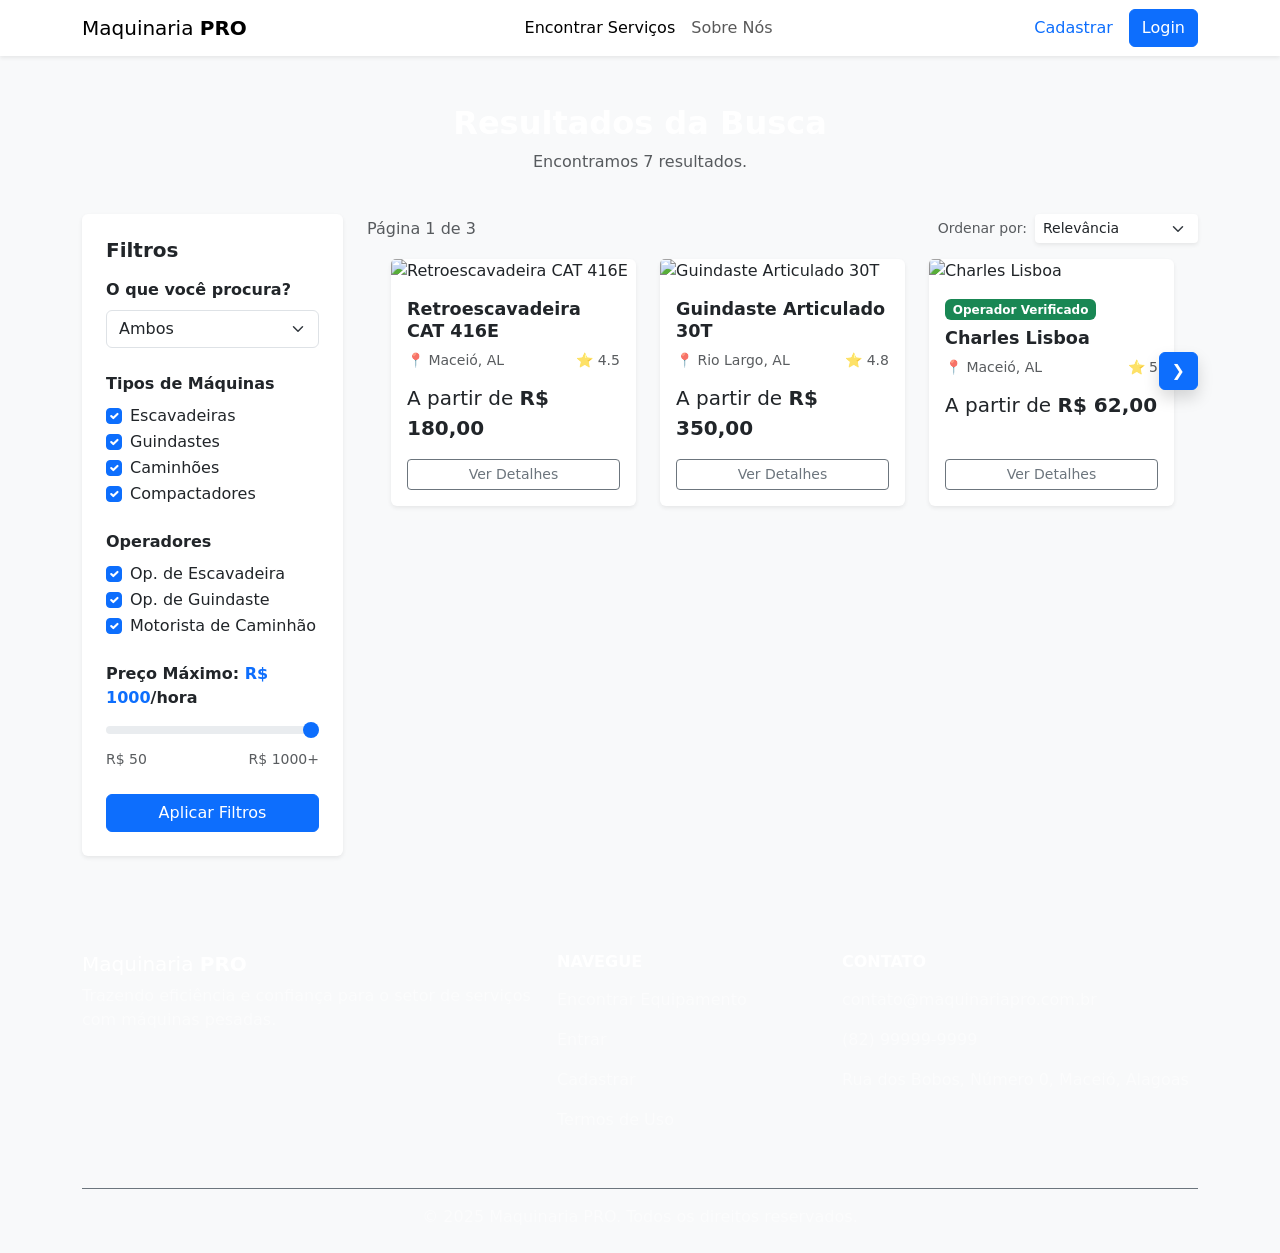
==== busca.html @ 94a4ffd0 "aaaa" ====
<!DOCTYPE html>
<html lang="pt-BR">
<head>
    <meta charset="UTF-8">
    <meta name="viewport" content="width=device-width, initial-scale=1.0">
    <title>Buscar Equipamentos e Operadores - Maquinaria PRO</title>
    
    <link href="https://cdn.jsdelivr.net/npm/bootstrap@5.3.3/dist/css/bootstrap.min.css" rel="stylesheet" integrity="sha384-QWTKZyjpPEjISv5WaRU9OFeRpok6YctnYmDr5pNlyT2bRjXh0JMhjY6hW+ALEwIH" crossorigin="anonymous">
    <link rel="preconnect" href="https://fonts.googleapis.com">
    <link rel="preconnect" href="https://fonts.gstatic.com" crossorigin>
    <link href="https://fonts.googleapis.com/css2?family=Montserrat:wght@400;600;700&display=swap" rel="stylesheet">
    <link rel="stylesheet" href="style1.css">

</head>
<body class="bg-light">

    <header class="main-header sticky-top">
        <nav class="navbar navbar-expand-lg navbar-light bg-white shadow-sm">
            <div class="container">
                <a class="navbar-brand logo" href="dashboard.html">Maquinaria <strong>PRO</strong></a>
                <button class="navbar-toggler" type="button" data-bs-toggle="collapse" data-bs-target="#mainNav" aria-controls="mainNav" aria-expanded="false" aria-label="Toggle navigation">
                    <span class="navbar-toggler-icon"></span>
                </button>
                <div class="collapse navbar-collapse" id="mainNav">
                    <ul class="navbar-nav mx-auto mb-2 mb-lg-0">
                        <li class="nav-item"><a class="nav-link active" href="busca.html">Encontrar Serviços</a></li>
                        <li class="nav-item"><a class="nav-link" href="#">Sobre Nós</a></li>
                    </ul>
                    <div class="d-flex align-items-center">
                        <a href="cadastro.html" class="login-btn text-decoration-none me-3">Cadastrar</a>
                        <a href="login.html" class="btn btn-primary">Login</a>
                    </div>
                </div>
            </div>
        </nav>
    </header>

    <main class="hero bg-dark-blue text-white text-center py-5">
        <div class="container">
            
            <div class="row mb-4">
                <div class="col-12">
                    <h2 class="fw-bold text-dark-blue">Resultados da Busca</h2>
                    <p class="text-muted" id="contador-resultados">Carregando resultados...</p>
                </div>
            </div>

            <div class="row g-4 text-start">
                
                <aside class="col-lg-3">
                    <div class="card border-0 shadow-sm p-4 text-dark">
                        <h5 class="fw-bold text-dark-blue mb-3">Filtros</h5>
                        
                        <form id="form-filtros">
                            <div class="mb-4">
                                <label class="form-label fw-semibold">O que você procura?</label>
                                <select class="form-select" id="filtro-tipo">
                                    <option value="todos">Ambos</option>
                                    <option value="maquina">Apenas Máquinas</option>
                                    <option value="operador">Apenas Operadores</option>
                                </select>
                            </div>

                            <div class="mb-4" id="bloco-cat-maquinas">
                                <label class="form-label fw-semibold">Tipos de Máquinas</label>
                                <div class="form-check">
                                    <input class="form-check-input filtro-categoria" type="checkbox" value="escavadeira" id="cat1" checked>
                                    <label class="form-check-label" for="cat1">Escavadeiras</label>
                                </div>
                                <div class="form-check">
                                    <input class="form-check-input filtro-categoria" type="checkbox" value="guindaste" id="cat2" checked>
                                    <label class="form-check-label" for="cat2">Guindastes</label>
                                </div>
                                <div class="form-check">
                                    <input class="form-check-input filtro-categoria" type="checkbox" value="caminhao" id="cat3" checked>
                                    <label class="form-check-label" for="cat3">Caminhões</label>
                                </div>
                                <div class="form-check">
                                    <input class="form-check-input filtro-categoria" type="checkbox" value="compactador" id="cat4" checked>
                                    <label class="form-check-label" for="cat4">Compactadores</label>
                                </div>
                            </div>

                            <div class="mb-4" id="bloco-cat-operadores">
                                <label class="form-label fw-semibold">Operadores</label>
                                <div class="form-check">
                                    <input class="form-check-input filtro-categoria" type="checkbox" value="op-escavadeira" id="op1" checked>
                                    <label class="form-check-label" for="op1">Op. de Escavadeira</label>
                                </div>
                                <div class="form-check">
                                    <input class="form-check-input filtro-categoria" type="checkbox" value="op-guindaste" id="op2" checked>
                                    <label class="form-check-label" for="op2">Op. de Guindaste</label>
                                </div>
                                <div class="form-check">
                                    <input class="form-check-input filtro-categoria" type="checkbox" value="op-caminhao" id="op3" checked>
                                    <label class="form-check-label" for="op3">Motorista de Caminhão</label>
                                </div>
                            </div>

                            <div class="mb-4">
                                <label class="form-label fw-semibold">Preço Máximo: <span id="valor-preco-display" class="text-primary">R$ 1000</span>/hora</label>
                                <input type="range" class="form-range" min="50" max="1000" step="10" value="1000" id="filtro-preco">
                                <div class="d-flex justify-content-between text-muted small">
                                    <span>R$ 50</span>
                                    <span>R$ 1000+</span>
                                </div>
                            </div>

                            <button type="submit" class="btn btn-primary w-100">Aplicar Filtros</button>
                        </form>
                    </div>
                </aside>

                <div class="col-lg-9">
                    
                    <div class="d-flex justify-content-between align-items-center mb-3 text-dark">
                        <span class="text-muted" id="info-paginacao"></span>
                        <div class="d-flex align-items-center">
                            <label class="me-2 text-nowrap text-muted small">Ordenar por:</label>
                            <select class="form-select form-select-sm border-0 shadow-sm" id="ordenacao">
                                <option value="relevancia">Relevância</option>
                                <option value="menorPreco">Menor Preço</option>
                                <option value="maiorPreco">Maior Preço</option>
                                <option value="melhorAvaliado">Melhor Avaliados</option>
                            </select>
                        </div>
                    </div>

                    <div class="position-relative px-4" id="container-carrossel">
                        
                        <button id="btn-prev" class="btn btn-primary btn-navegacao position-absolute top-50 start-0 translate-middle-y shadow" style="display: none;">&#10094;</button>

                        <div class="row g-4" id="grid-resultados">
                            </div>

                        <button id="btn-next" class="btn btn-primary btn-navegacao position-absolute top-50 end-0 translate-middle-y shadow" style="display: none;">&#10095;</button>

                    </div>

                </div>
            </div>
        </div>
    </main>

    <footer class="main-footer bg-secondary-blue text-white pt-5 pb-4">
        <div class="container text-center text-md-start">
            <div class="row">
                <div class="col-md-4 col-lg-5 mb-4">
                    <h5 class="logo text-white">Maquinaria <strong>PRO</strong></h5>
                    <p class="text-white-50">Trazendo eficiência e confiança para o setor de serviços com máquinas pesadas.</p>
                </div>
                <div class="col-md-4 col-lg-3 mb-4">
                    <h6 class="text-uppercase fw-bold mb-3">Navegue</h6>
                    <p><a href="busca.html" class="text-white-50 text-decoration-none">Encontrar Equipamento</a></p>
                    <p><a href="login.html" class="text-white-50 text-decoration-none">Entrar</a></p>
                    <p><a href="cadastro.html" class="text-white-50 text-decoration-none">Cadastrar</a></p>
                    <p><a href="#!" class="text-white-50 text-decoration-none">Termos de Uso</a></p>
                </div>
                <div class="col-md-4 col-lg-4 mb-4">
                    <h6 class="text-uppercase fw-bold mb-3">Contato</h6>
                    <p class="text-white-50">contato@maquinariapro.com.br</p>
                    <p class="text-white-50">(82) 99999-9999</p>
                    <p class="text-white-50">Rua dos Bobos, Número 0, Maceió, Alagoas</p>
                </div>
            </div>
            <div class="text-center text-white-50 border-top border-secondary pt-3 mt-3">
                &copy; 2025 Maquinaria PRO. Todos os direitos reservados.
            </div>
        </div>
    </footer>

    <script src="https://cdn.jsdelivr.net/npm/bootstrap@5.3.3/dist/js/bootstrap.bundle.min.js" integrity="sha384-YvpcrYf0tY3lHB60NNkmxc5s9fDVZLESaAA55NDzOxhy9GkcIdslK1eN7N6jIeHz" crossorigin="anonymous"></script>

    <script>
        // 1. Banco de Dados
        const bancoDeDados = [
            { id: 1, tipo: 'maquina', categoria: 'escavadeira', titulo: 'Retroescavadeira CAT 416E', local: 'Maceió, AL', preco: 180, img: 'retroescavadeira.png', avaliacao: 4.5, verificado: false },
            { id: 2, tipo: 'maquina', categoria: 'guindaste', titulo: 'Guindaste Articulado 30T', local: 'Rio Largo, AL', preco: 350, img: 'guindaste.png', avaliacao: 4.8, verificado: false },
            { id: 3, tipo: 'operador', categoria: 'op-escavadeira', titulo: 'Charles Lisboa', local: 'Maceió, AL', preco: 62, img: 'trabalhador.png', avaliacao: 5.0, verificado: true },
            { id: 4, tipo: 'maquina', categoria: 'caminhao', titulo: 'Caminhão Basculante Traçado', local: 'Arapiraca, AL', preco: 150, img: 'caminhao.png', avaliacao: 4.2, verificado: false },
            { id: 5, tipo: 'maquina', categoria: 'compactador', titulo: 'Rolo Compactador Liso', local: 'Maceió, AL', preco: 210, img: 'compactador.png', avaliacao: 4.9, verificado: false },
            { id: 6, tipo: 'operador', categoria: 'op-guindaste', titulo: 'João Pereira', local: 'Marechal Deodoro, AL', preco: 55, img: 'trabalhador2.png', avaliacao: 4.1, verificado: false },
            { id: 7, tipo: 'operador', categoria: 'op-caminhao', titulo: 'Pedro Santos', local: 'Maceió, AL', preco: 45, img: 'trabalhador3.png', avaliacao: 4.7, verificado: true }
        ];

        // 2. Elementos e Variáveis Globais
        const formFiltros = document.getElementById('form-filtros');
        const selectTipo = document.getElementById('filtro-tipo');
        const checkboxesCategoria = document.querySelectorAll('.filtro-categoria');
        const inputPreco = document.getElementById('filtro-preco');
        const displayPreco = document.getElementById('valor-preco-display');
        const selectOrdenacao = document.getElementById('ordenacao');
        const gridResultados = document.getElementById('grid-resultados');
        const contadorResultados = document.getElementById('contador-resultados');
        const infoPaginacao = document.getElementById('info-paginacao');
        const blocoMaquinas = document.getElementById('bloco-cat-maquinas');
        const blocoOperadores = document.getElementById('bloco-cat-operadores');
        
        // Botões de navegação
        const btnPrev = document.getElementById('btn-prev');
        const btnNext = document.getElementById('btn-next');

        // Variáveis de paginação e animação
        let resultadosFiltradosGlobais = [];
        let paginaAtual = 1;
        const limitePorPagina = 3;
        let direcaoAnimacao = 'proxima';

        // Atualiza o texto do preço em tempo real
        inputPreco.addEventListener('input', (e) => {
            displayPreco.innerText = `R$ ${e.target.value}`;
        });

        selectTipo.addEventListener('change', (e) => {
            const tipo = e.target.value;
            blocoMaquinas.style.display = (tipo === 'todos' || tipo === 'maquina') ? 'block' : 'none';
            blocoOperadores.style.display = (tipo === 'todos' || tipo === 'operador') ? 'block' : 'none';
        });

        // 3. Função que Aplica os Filtros e Ordena
        function aplicarFiltros(evento) {
            if (evento) evento.preventDefault();
            
            paginaAtual = 1;
            direcaoAnimacao = 'proxima'; // Reseta animação ao filtrar

            const tipoDesejado = selectTipo.value;
            const precoMaximo = parseFloat(inputPreco.value);
            
            const categoriasMarcadas = Array.from(checkboxesCategoria)
                                            .filter(chk => chk.checked)
                                            .map(chk => chk.value);

            let resultados = bancoDeDados.filter(item => {
                const passaTipo = tipoDesejado === 'todos' || item.tipo === tipoDesejado;
                const passaPreco = item.preco <= precoMaximo;
                const passaCategoria = categoriasMarcadas.includes(item.categoria);

                return passaTipo && passaPreco && passaCategoria;
            });

            const ordemDesejada = selectOrdenacao.value;
            if (ordemDesejada === 'menorPreco') {
                resultados.sort((a, b) => a.preco - b.preco);
            } else if (ordemDesejada === 'maiorPreco') {
                resultados.sort((a, b) => b.preco - a.preco);
            } else if (ordemDesejada === 'melhorAvaliado') {
                resultados.sort((a, b) => b.avaliacao - a.avaliacao);
            }

            resultadosFiltradosGlobais = resultados;
            contadorResultados.innerText = `Encontramos ${resultados.length} resultados.`;
            
            renderizarPagina();
        }

        // 4. Função que desenha os itens na tela com animação
        function renderizarPagina() {
            gridResultados.innerHTML = ''; 

            if (resultadosFiltradosGlobais.length === 0) {
                gridResultados.innerHTML = `<div class="col-12 text-center py-5"><h5 class="text-dark">Nenhum resultado encontrado.</h5></div>`;
                btnPrev.style.display = 'none';
                btnNext.style.display = 'none';
                infoPaginacao.innerText = '';
                return;
            }

            const indexInicio = (paginaAtual - 1) * limitePorPagina;
            const indexFim = indexInicio + limitePorPagina;
            const itensDestaPagina = resultadosFiltradosGlobais.slice(indexInicio, indexFim);
            const totalPaginas = Math.ceil(resultadosFiltradosGlobais.length / limitePorPagina);

            infoPaginacao.innerText = `Página ${paginaAtual} de ${totalPaginas}`;

            const classeAnimacao = direcaoAnimacao === 'proxima' ? 'slide-proxima' : 'slide-anterior';

            itensDestaPagina.forEach(item => {
                const precoFormatado = item.preco.toFixed(2).replace('.', ',');
                const badgeVerificado = item.verificado 
                    ? `<span class="badge bg-success mb-2 align-self-start">Operador Verificado</span>` 
                    : '';

                const cardHTML = `
                    <div class="col-md-4 text-dark ${classeAnimacao}">
                        <div class="card h-100 shadow-sm border-0 card-hover">
                            <img src="${item.img}" class="card-img-top" alt="${item.titulo}" onerror="this.onerror=null; this.src='https://via.placeholder.com/300x200?text=Sem+Foto'">
                            <div class="card-body d-flex flex-column">
                                ${badgeVerificado}
                                <h5 class="card-title text-dark-blue fw-bold" style="font-size: 1.1rem;">${item.titulo}</h5>
                                <p class="card-text text-muted small mb-1">📍 ${item.local} <span class="float-end">⭐ ${item.avaliacao}</span></p>
                                <p class="card-text fs-5 mt-2 mb-3">A partir de <strong class="text-dark-blue">R$ ${precoFormatado}</strong></p>
                                <a href="detalhes.html?id=${item.id}" class="btn btn-outline-secondary btn-sm mt-auto">Ver Detalhes</a>
                            </div>
                        </div>
                    </div>
                `;
                gridResultados.innerHTML += cardHTML;
            });

            btnPrev.style.display = paginaAtual > 1 ? 'flex' : 'none';
            btnNext.style.display = paginaAtual < totalPaginas ? 'flex' : 'none';
        }

        // 5. Ações das Setas de Navegação
        btnPrev.addEventListener('click', () => {
            if (paginaAtual > 1) {
                direcaoAnimacao = 'anterior';
                paginaAtual--;
                renderizarPagina();
            }
        });

        btnNext.addEventListener('click', () => {
            const totalPaginas = Math.ceil(resultadosFiltradosGlobais.length / limitePorPagina);
            if (paginaAtual < totalPaginas) {
                direcaoAnimacao = 'proxima';
                paginaAtual++;
                renderizarPagina();
            }
        });

        // 6. Gatilhos Iniciais
        formFiltros.addEventListener('submit', aplicarFiltros);
        selectOrdenacao.addEventListener('change', aplicarFiltros);
        document.addEventListener('DOMContentLoaded', aplicarFiltros);

    </script>
</body>
</html>
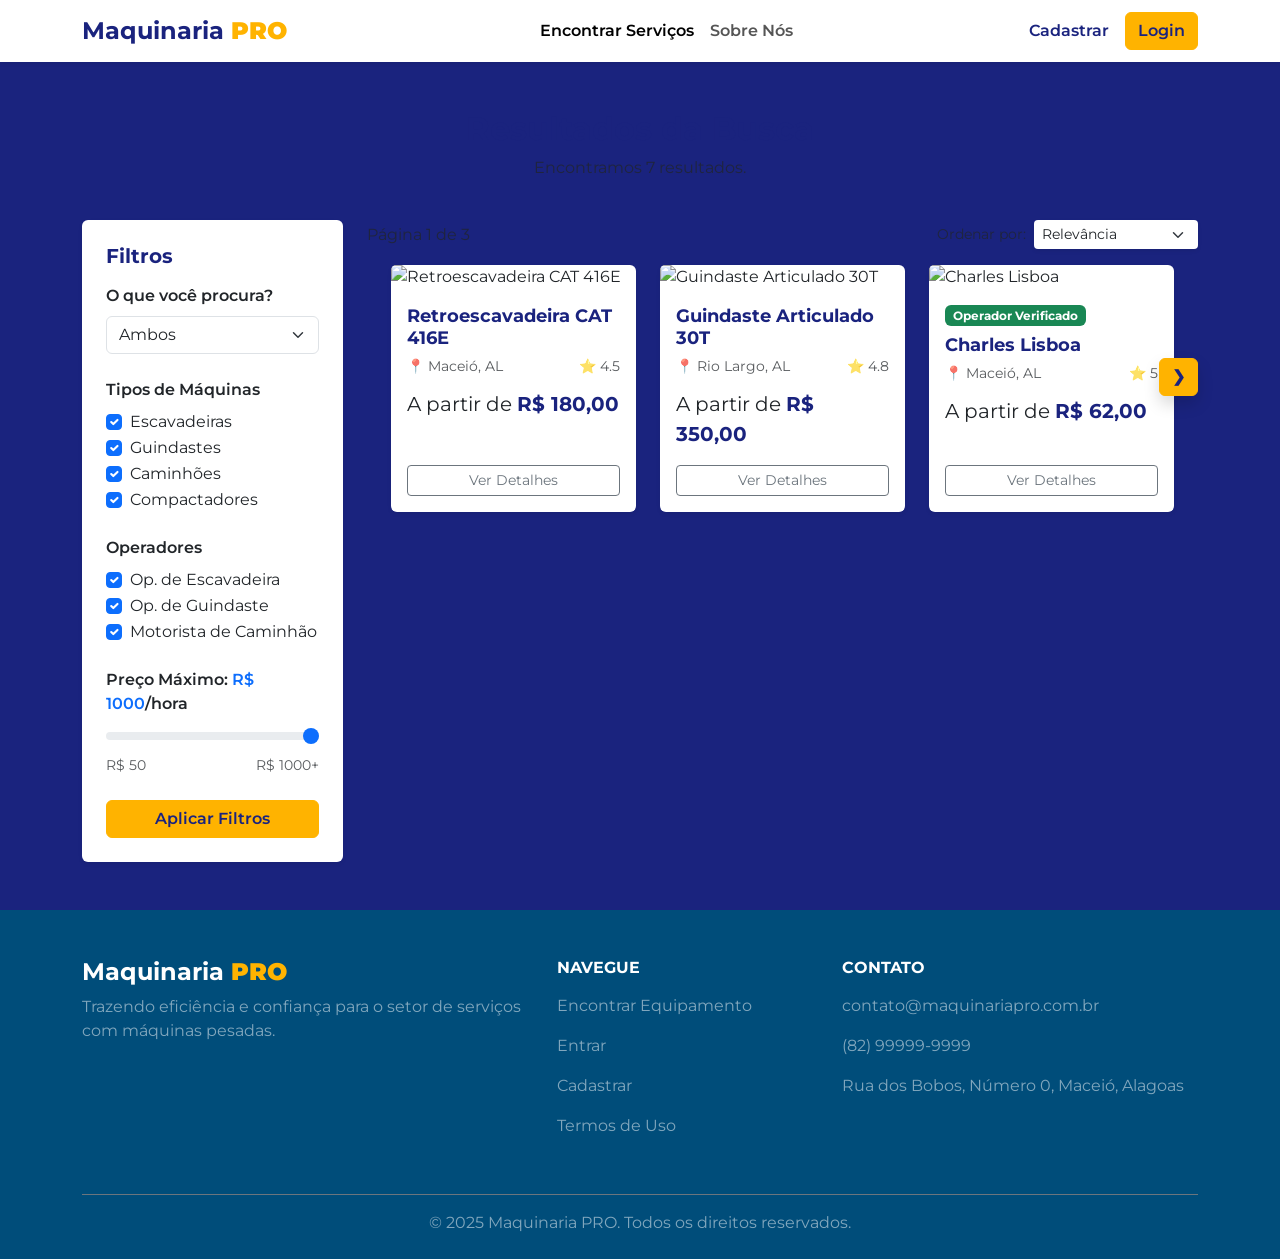
==== commit f017eb0e: "a" ====
--- a/busca.html
+++ b/busca.html
@@ -169,6 +169,7 @@
         </div>
     </footer>
 
+    <script src="db.js"></script>
     <script src="https://cdn.jsdelivr.net/npm/bootstrap@5.3.3/dist/js/bootstrap.bundle.min.js" integrity="sha384-YvpcrYf0tY3lHB60NNkmxc5s9fDVZLESaAA55NDzOxhy9GkcIdslK1eN7N6jIeHz" crossorigin="anonymous"></script>
 
     <script>
--- a/style1.css
+++ b/style1.css
@@ -0,0 +1,79 @@
+:root {
+    --dark-blue: #1A237E;
+    --secondary-blue: #004D7A;
+    --accent-gold: #FFB300;
+}
+
+body {
+    font-family: 'Montserrat', sans-serif;
+}
+
+.bg-dark-blue { background-color: var(--dark-blue) !important; }
+.bg-secondary-blue { background-color: var(--secondary-blue) !important; }
+.text-dark-blue { color: var(--dark-blue) !important; }
+
+.logo {
+    font-size: 1.5rem;
+    font-weight: 700;
+    color: var(--dark-blue);
+}
+.logo strong {
+    color: var(--accent-gold);
+}
+
+.btn-primary {
+    background-color: var(--accent-gold);
+    border-color: var(--accent-gold);
+    color: var(--dark-blue);
+    font-weight: 600;
+}
+.btn-primary:hover, .btn-primary:focus {
+    background-color: #ffc107;
+    border-color: #ffc107;
+    color: var(--dark-blue);
+    box-shadow: 0 4px 10px rgba(0,0,0,0.15);
+}
+
+
+.btn-secondary {
+    background-color: transparent;
+    border-color: var(--dark-blue);
+    color: var(--dark-blue);
+    font-weight: 600;
+}
+.btn-secondary:hover, .btn-secondary:focus {
+    background-color: var(--dark-blue);
+    border-color: var(--dark-blue);
+    color: #fff;
+}
+
+.highlight-badge {
+    background-color: var(--accent-gold);
+    color: var(--dark-blue);
+    font-size: 0.75rem;
+    font-weight: 700;
+}
+
+.main-header .nav-link {
+    font-weight: 600;
+    color: #555;
+}
+.main-header .login-btn {
+    font-weight: 600;
+    color: var(--dark-blue);
+}
+
+.card-hover {
+    transition: transform 0.3s ease, box-shadow 0.3s ease;
+}
+.card-hover:hover {
+    transform: translateY(-5px);
+    box-shadow: 0 8px 25px rgba(0,0,0,0.1) !important;
+}
+
+#mostrarCriarLink, #mostrarEntrarLink {
+    cursor: pointer;
+    text-decoration: underline;
+    color: var(--dark-blue);
+    font-size: 0.9rem;
+}
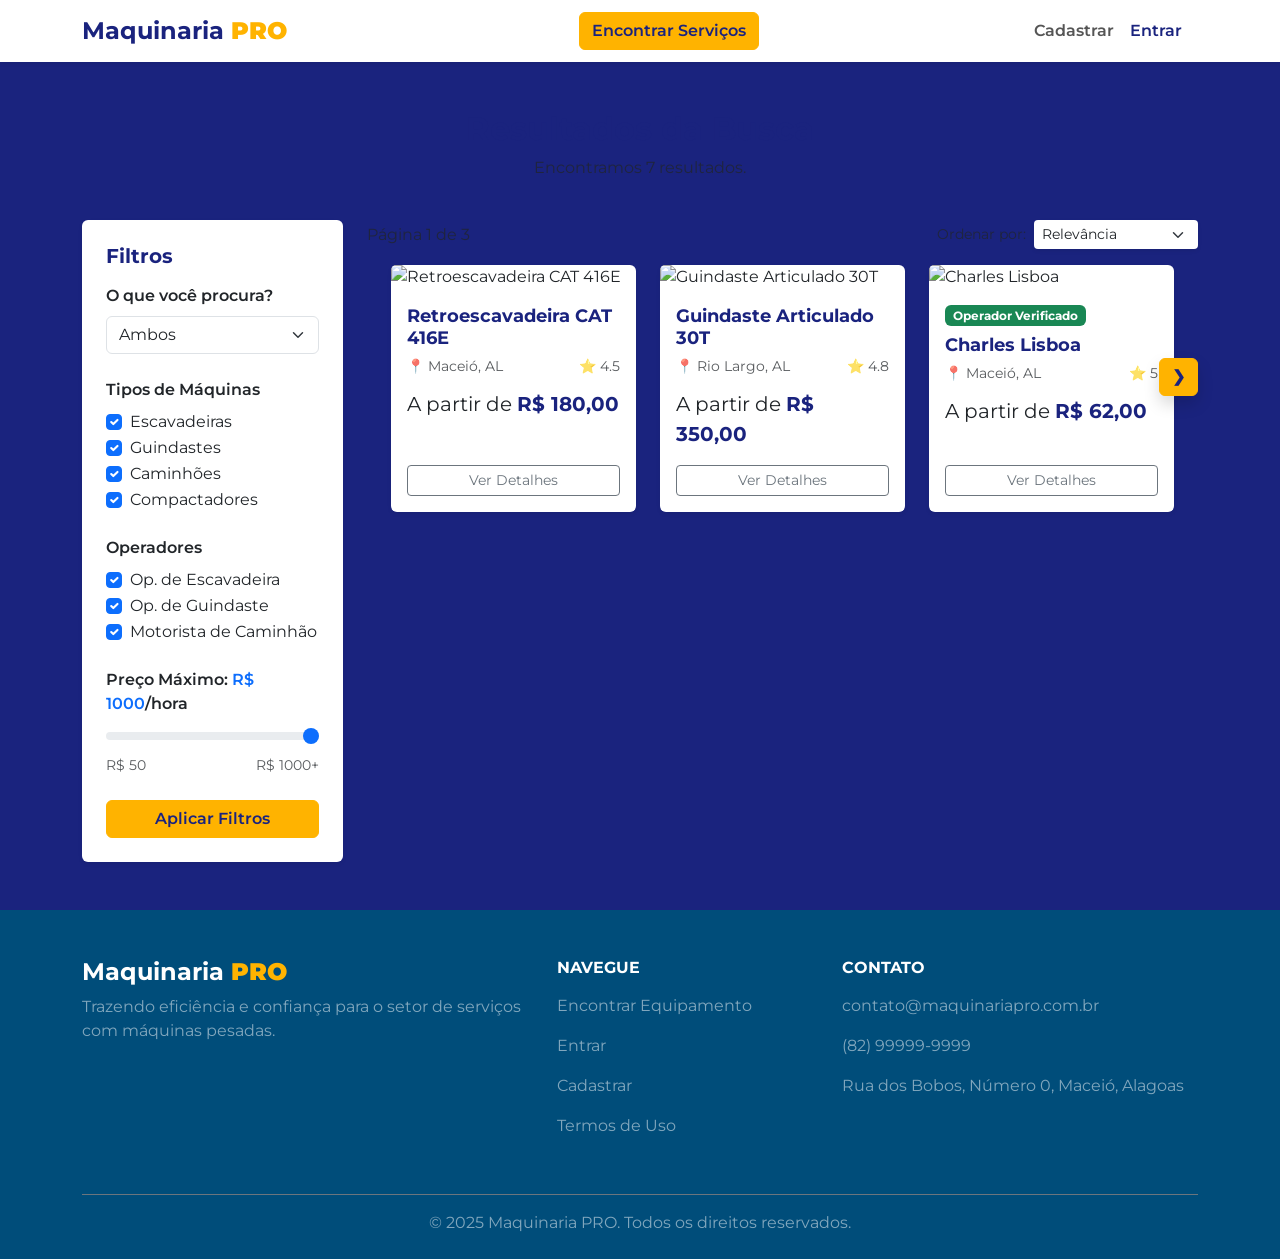
==== commit 1df935ca: "aaaaaa" ====
--- a/busca.html
+++ b/busca.html
@@ -17,18 +17,17 @@
     <header class="main-header sticky-top">
         <nav class="navbar navbar-expand-lg navbar-light bg-white shadow-sm">
             <div class="container">
-                <a class="navbar-brand logo" href="dashboard.html">Maquinaria <strong>PRO</strong></a>
+                <a class="navbar-brand logo" href="index.html">Maquinaria <strong>PRO</strong></a>
                 <button class="navbar-toggler" type="button" data-bs-toggle="collapse" data-bs-target="#mainNav" aria-controls="mainNav" aria-expanded="false" aria-label="Toggle navigation">
                     <span class="navbar-toggler-icon"></span>
                 </button>
                 <div class="collapse navbar-collapse" id="mainNav">
                     <ul class="navbar-nav mx-auto mb-2 mb-lg-0">
-                        <li class="nav-item"><a class="nav-link active" href="busca.html">Encontrar Serviços</a></li>
-                        <li class="nav-item"><a class="nav-link" href="#">Sobre Nós</a></li>
+                        <li class="nav-item"><a class="btn btn-primary" href="busca.html">Encontrar Serviços</a></li>
                     </ul>
-                    <div class="d-flex align-items-center">
-                        <a href="cadastro.html" class="login-btn text-decoration-none me-3">Cadastrar</a>
-                        <a href="login.html" class="btn btn-primary">Login</a>
+                    <div class="d-flex align-items-center" id="auth-container">
+                        <a href="cadastro.html" class="nav-link active me-3">Cadastrar</a>
+                        <a href="login.html" class="login-btn text-decoration-none me-3">Entrar</a>
                     </div>
                 </div>
             </div>
